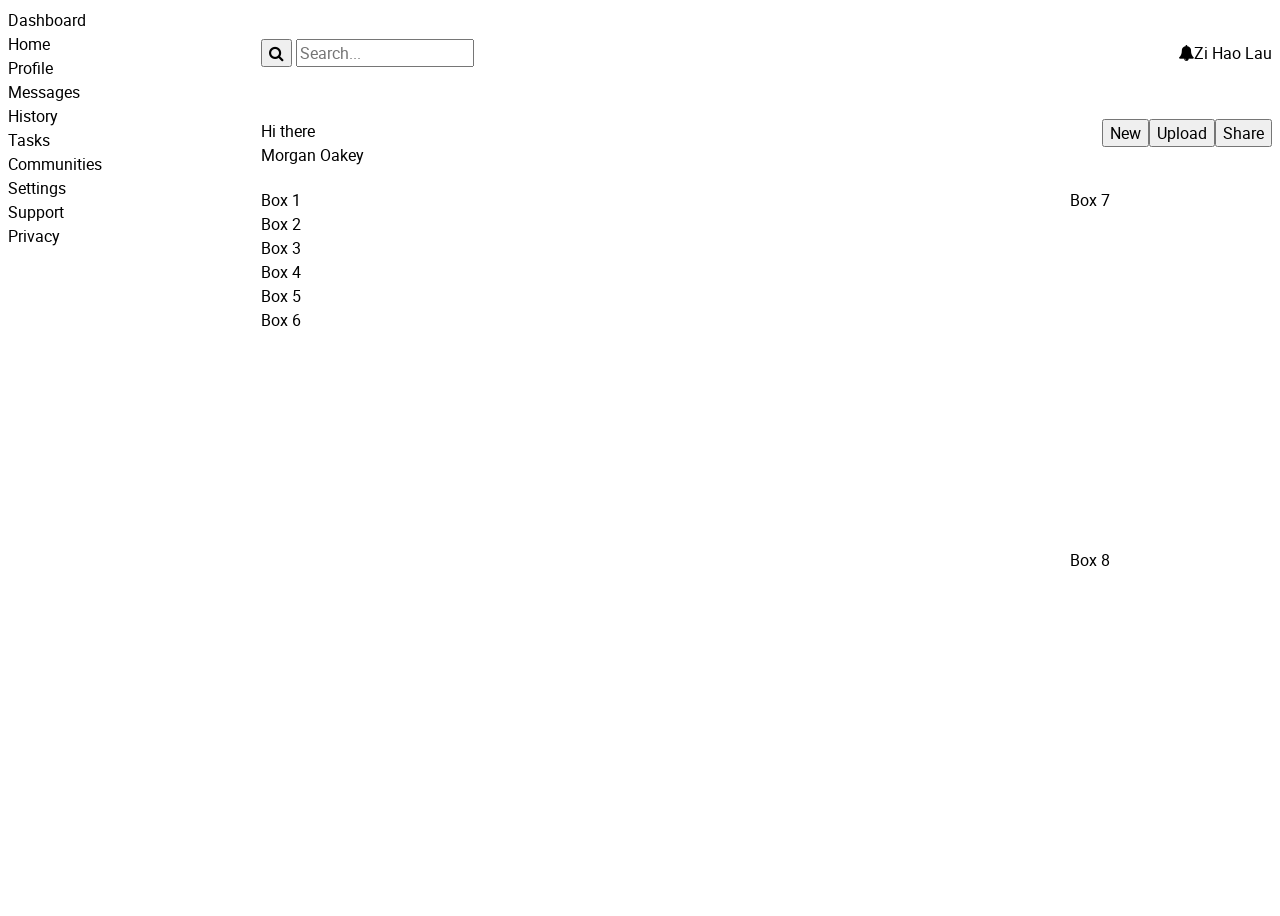
==== dashboard.html @ a3094faa "Added basic grid layout and dummy content" ====
<!DOCTYPE html>
<html lang="en">
<head>
    <meta charset="UTF-8">
    <meta name="viewport" content="width=device-width, initial-scale=1.0">
    <title>Dashboard</title>
    <link rel="stylesheet" href="styles.css">
    <link rel="stylesheet" 
        href="https://cdnjs.cloudflare.com/ajax/libs/font-awesome/4.7.0/css/font-awesome.min.css">
</head>
<body>
    <div class="container">
        <div class="sidebar">
            <div class="logo">
                <!--<img src="images/a7bdc469-cd70-4ea1-bb57-b59204ad8182-cover.png" alt="" class="logo">-->
                <h1 class="logo-text">Dashboard</h1>
            </div>
            <ul class ="sidebar-nav">
                <li>Home</li>
                <li>Profile</li>
                <li>Messages</li>
                <li>History</li>
                <li>Tasks</li>
                <li>Communities</li>
                <li></li>
                <li>Settings</li>
                <li>Support</li>
                <li>Privacy</li>
            </ul>
        </div>
        <div class="header">
            <div class="header-top">
                <form action="#">
                    <button type="submit">
                        <i class="fa fa-search"></i>
                    </button>
                    <input type="text" placeholder="Search...">
                </form>
                <ul class="profile">
                    <li><i class="fa fa-bell"></i></li>
                    <!--<li><a><img src="images/logo.png" class="avatar"alt=""></a></li>-->
                    <li>Zi Hao Lau</li>
                </ul>
            </div>
            <div class="header-bottom">
                <div class="header-left">
                   <img src="" alt="">
                   <div>
                       <h3>Hi there</h3>
                       <h1>Morgan Oakey</h1>
                   </div>
                </div>
                <div class="header-right">
                    <ul>
                        <li><button type="button">New</button></li>
                        <li><button type="button">Upload</button></li>
                        <li><button type="button">Share</button></li>
                    </ul>
                </div>
            </div>
        </div>
        <div class="content">
            <div class="projects">
                <div class="cards">Box 1</div>
                <div class="cards">Box 2</div>
                <div class="cards">Box 3</div>
                <div class="cards">Box 4</div>
                <div class="cards">Box 5</div>
                <div class="cards">Box 6</div>
            </div>
            <div class="Accouncements">Box 7</div>
            <div class="Trending">Box 8</div>
        </div>
    </div>
   
</body>
</html>
---- styles.css ----
@import "modern-normalize";

@font-face{
    font-family: Roboto;
    src: url(recources/roboto-regular-webfont.woff2);
}

:root {
  line-height: 1.5;
}

h1, h2, h3, h4, h5, figure, p, ol, ul {
    margin: 0;
    padding: 0;
}

ol[role="list"], ul[role="list"] {
    list-style: none;
    padding-inline: 0;
}

li{
    list-style: none;
}

h1, h2, h3, h4, h5 {
    font-size: inherit;
    font-weight: inherit;
}

img {
    display: block;
    max-inline-size: 100%;
}

button,
input,
select,
textarea {
    font-family: inherit;
    font-size: 100%;
}

a:hover, button:hover{
    cursor: pointer;
}


body{
    font-family: Roboto, sans-serif;
    min-height: 100vh;
    box-sizing: border-box;
}

.container{
    min-height: 100vh;
    display:grid;
    grid-template-columns: 1fr 4fr;
    grid-template-rows: 1fr 4fr;
}

.sidebar{
    grid-row:1/3;
}

.header{
    display:grid;
    grid-template-rows: 1fr 1fr;
}

.header-top, .header-bottom, .profile, .header-left, .header-right ul{
    display:flex;
    justify-content: space-between;
    align-self: center;
}

.content{
    display: grid;
    grid-template-columns: 4fr 1fr;
}

.projects{
    grid-row: 1/3;
}
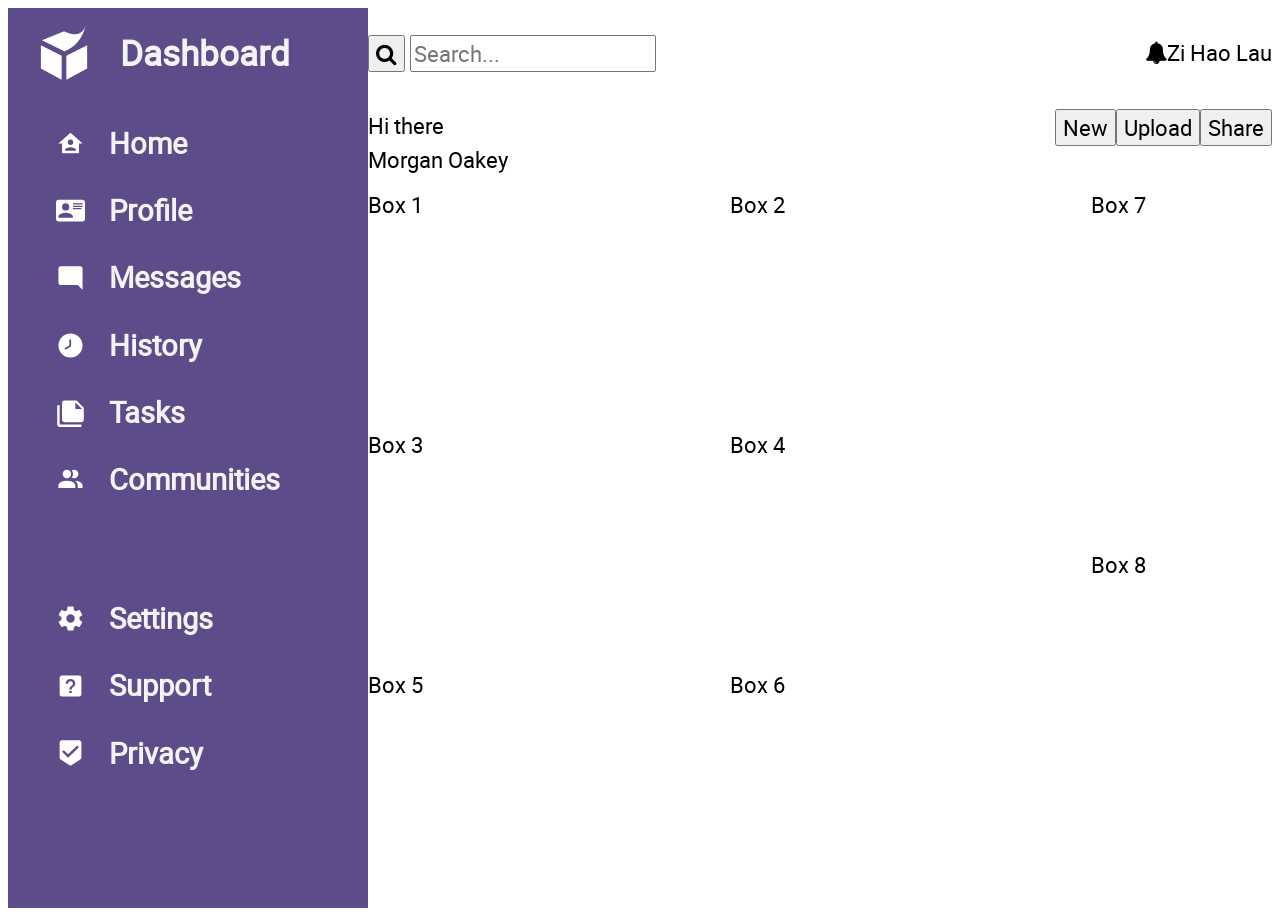
==== commit c7a28bf8: "Finished sidebar" ====
--- a/dashboard.html
+++ b/dashboard.html
@@ -12,20 +12,20 @@
     <div class="container">
         <div class="sidebar">
             <div class="logo">
-                <!--<img src="images/a7bdc469-cd70-4ea1-bb57-b59204ad8182-cover.png" alt="" class="logo">-->
-                <h1 class="logo-text">Dashboard</h1>
+                <img src="images/semantic-web.svg" alt="" class="logo">
+                <h1>Dashboard</h1>
             </div>
             <ul class ="sidebar-nav">
-                <li>Home</li>
-                <li>Profile</li>
-                <li>Messages</li>
-                <li>History</li>
-                <li>Tasks</li>
-                <li>Communities</li>
-                <li></li>
-                <li>Settings</li>
-                <li>Support</li>
-                <li>Privacy</li>
+                <li><img src="images/home-account.svg" alt="">Home</li>
+                <li><img src="images/card-account-details.svg" alt="">Profile</li>
+                <li><img src="images/message-reply.svg" alt="">Messages</li>
+                <li><img src="images/clock-time-eight.svg" alt="">History</li>
+                <li><img src="images/note-multiple.svg" alt="">Tasks</li>
+                <li><img src="images/account-multiple.svg" alt="">Communities</li>
+                <li></li> <li></li><li></li>
+                <li><img src="images/cog.svg" alt="">Settings</li>
+                <li><img src="images/help-box.svg" alt="">Support</li>
+                <li><img src="images/marker-check.svg" alt="">Privacy</li>
             </ul>
         </div>
         <div class="header">
--- a/styles.css
+++ b/styles.css
@@ -6,7 +6,24 @@
 }
 
 :root {
-  line-height: 1.5;
+    line-height: 1.5;
+    --color-main-bg: #5E4B8A;
+    --color-accent:  #D6C8E0;
+    --color-btn-links: #A77BCA;
+    --color-text-bg: #F3F3F3;
+
+    --fw-regular: 500;
+    --fw-bold: 600;
+    --fw-black: 700;
+
+    --font-size-small: 0.8rem;
+    --font-size-main: 1.4rem;
+    --font-size-large: 1.8rem;
+    --font-size-header: 2.2rem;
+  
+    --small-padding: 12px;
+    --medium-padding: 24px;
+    --large-padding: 32px
 }
 
 h1, h2, h3, h4, h5, figure, p, ol, ul {
@@ -45,27 +62,71 @@
     cursor: pointer;
 }
 
-
 body{
     font-family: Roboto, sans-serif;
-    min-height: 100vh;
+    font-size: var(--font-size-main);
+    height: 100vh;
     box-sizing: border-box;
 }
 
 .container{
-    min-height: 100vh;
+    height: 100%;
     display:grid;
-    grid-template-columns: 1fr 4fr;
+    grid-template-columns: clamp(280px, 30%, 360px) 4fr;
     grid-template-rows: 1fr 4fr;
 }
 
 .sidebar{
     grid-row:1/3;
+    display: grid;
+    grid-template-rows: repeat(2, 1fr) 8fr;
+    background-color: #5E4B8A;
+    color: #F3F3F3;
+    padding: 0px var(--medium-padding);
+}
+
+.logo, .sidebar-nav li {
+    display: flex;
+    gap: var(--medium-padding);
+}
+
+.logo > *{
+    align-self: center;
+}
+
+.logo h1{
+    font-size: var(--font-size-header);
+    font-weight: var(--fw-black);
+}
+
+.logo img, .sidebar-nav li img {
+    filter: invert(1);
+    align-self: center;    
+}
+
+.logo img{
+    width: auto;
+    height: 4rem;
+}
+
+.sidebar-nav{
+    grid-row:2/4;
+    font-weight: var(--fw-bold);
+    font-size: var(--font-size-large);
+    padding: var(--medium-padding);
+    display: flex;
+    flex-direction: column;
+    gap: var(--medium-padding);
+}
+
+.sidebar-nav li img {
+    width: var(--font-size-large);
+    height: var(--font-size-large);
 }
 
 .header{
-    display:grid;
-    grid-template-rows: 1fr 1fr;
+    display: grid;
+    grid-template-rows: repeat(2, 1fr);
 }
 
 .header-top, .header-bottom, .profile, .header-left, .header-right ul{
@@ -81,5 +142,8 @@
 
 .projects{
     grid-row: 1/3;
+    display: grid;
+    grid-template-columns: repeat(auto-fit, minmax(250px, 1fr));
+    
 }
 
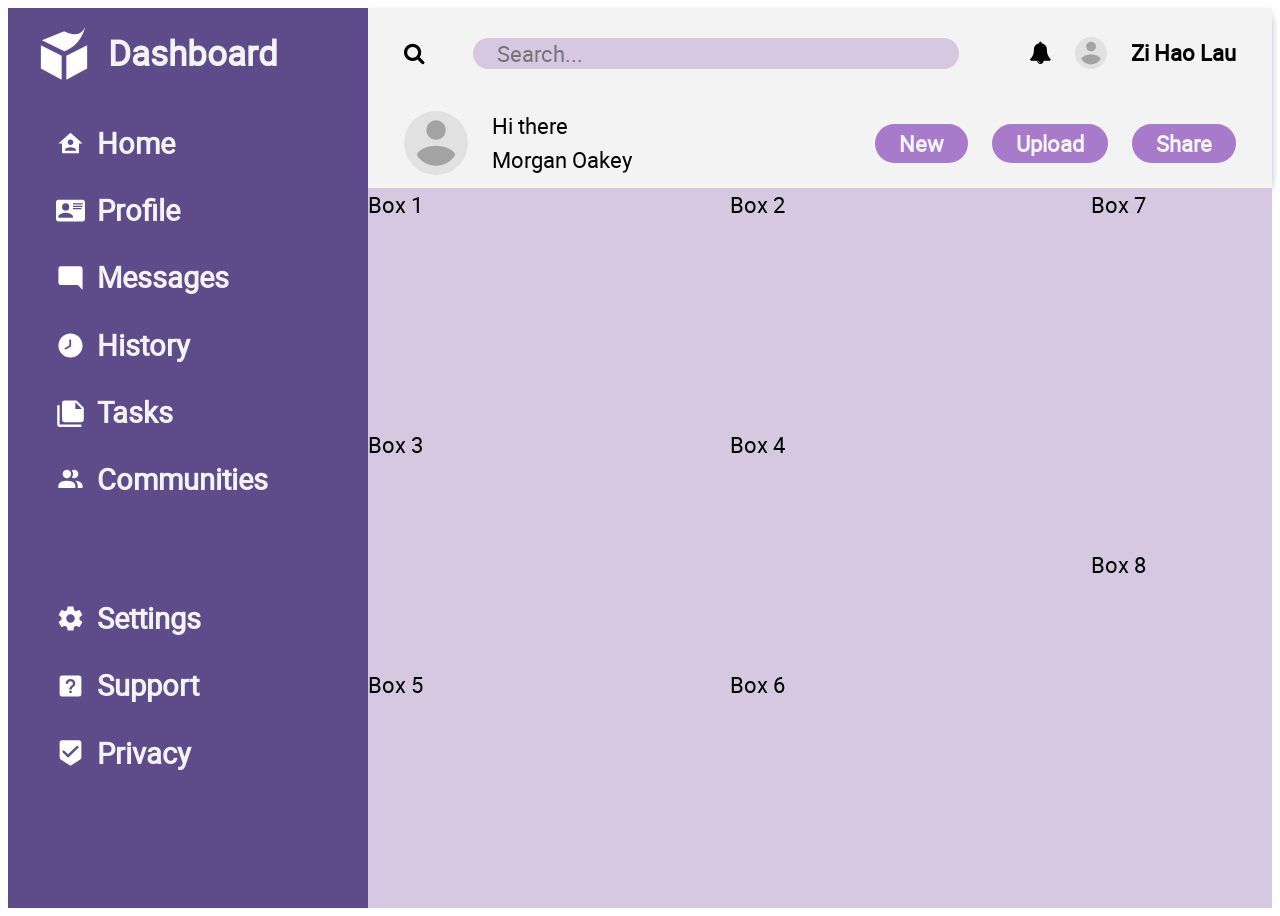
==== commit 7aeb3374: "Finished header" ====
--- a/dashboard.html
+++ b/dashboard.html
@@ -31,31 +31,27 @@
         <div class="header">
             <div class="header-top">
                 <form action="#">
-                    <button type="submit">
-                        <i class="fa fa-search"></i>
-                    </button>
+                    <i class="fa fa-search"></i>
                     <input type="text" placeholder="Search...">
                 </form>
                 <ul class="profile">
                     <li><i class="fa fa-bell"></i></li>
-                    <!--<li><a><img src="images/logo.png" class="avatar"alt=""></a></li>-->
-                    <li>Zi Hao Lau</li>
+                    <li><a><img src="images/Profile_avatar_placeholder_large.png" class="avatar"alt=""></a></li>
+                    <li><strong>Zi Hao Lau</strong></li>
                 </ul>
             </div>
             <div class="header-bottom">
                 <div class="header-left">
-                   <img src="" alt="">
+                   <img src="images/Profile_avatar_placeholder_large.png" alt="">
                    <div>
                        <h3>Hi there</h3>
                        <h1>Morgan Oakey</h1>
                    </div>
                 </div>
                 <div class="header-right">
-                    <ul>
-                        <li><button type="button">New</button></li>
-                        <li><button type="button">Upload</button></li>
-                        <li><button type="button">Share</button></li>
-                    </ul>
+                    <button type="button">New</button>
+                    <button type="button">Upload</button>
+                    <button type="button">Share</button> 
                 </div>
             </div>
         </div>
--- a/styles.css
+++ b/styles.css
@@ -23,7 +23,7 @@
   
     --small-padding: 12px;
     --medium-padding: 24px;
-    --large-padding: 32px
+    --large-padding: 36px
 }
 
 h1, h2, h3, h4, h5, figure, p, ol, ul {
@@ -65,6 +65,7 @@
 body{
     font-family: Roboto, sans-serif;
     font-size: var(--font-size-main);
+    font-weight: var(--fw-regular);
     height: 100vh;
     box-sizing: border-box;
 }
@@ -72,7 +73,7 @@
 .container{
     height: 100%;
     display:grid;
-    grid-template-columns: clamp(280px, 30%, 360px) 4fr;
+    grid-template-columns: clamp(320px, 30%, 360px) 4fr;
     grid-template-rows: 1fr 4fr;
 }
 
@@ -85,9 +86,14 @@
     padding: 0px var(--medium-padding);
 }
 
+.sidebar.shrink {
+    width: 0; /* Set width to 0 to hide it */
+    overflow: hidden; /* Prevents content overflow */
+  }
+
 .logo, .sidebar-nav li {
     display: flex;
-    gap: var(--medium-padding);
+    gap: var(--small-padding);
 }
 
 .logo > *{
@@ -127,23 +133,78 @@
 .header{
     display: grid;
     grid-template-rows: repeat(2, 1fr);
-}
-
-.header-top, .header-bottom, .profile, .header-left, .header-right ul{
+    background-color: var(--color-text-bg);
+    box-shadow: 0 4px 10px -4px var(--color-main-bg);
+    padding: 0px var(--large-padding);
+}
+
+.header-top, .header-bottom{
+    align-items: center;
+    display: grid;
+}
+
+.header-top{
+    grid-template-columns: 2fr 1fr;
+}
+
+.header-top form input{
+    border: none;
+    border-radius: var(--medium-padding);
+    background-color: #D6C8E0;
+    margin-left: var(--medium-padding);
+    padding: 0px var(--medium-padding);
+    flex: 1; 
+}
+
+.header-bottom{
+    grid-template-columns: repeat(2, 1fr);
+}
+
+
+form, .header-left{
     display:flex;
-    justify-content: space-between;
-    align-self: center;
+    justify-content: flex-start;
+    gap: var(--medium-padding);
+    align-items: center;
+}
+
+.profile, .header-right{
+    display:flex;
+    justify-content: flex-end;
+    gap: var(--medium-padding);
+    align-items: center;
+}
+
+.header-left img{
+    width: auto;
+    height: 4rem;
+    border-radius: 50%;
+}
+
+.header-right button{
+    border: none;
+    border-radius: var(--medium-padding);
+    padding: 4px var(--medium-padding);
+    background-color: var(--color-btn-links);
+    font-weight: var(--fw-bold);
+    color: #F3F3F3;
+}
+
+.profile img{
+    width: auto;
+    height: 2rem;
+    border-radius: 50%;
 }
 
 .content{
     display: grid;
     grid-template-columns: 4fr 1fr;
+    background-color: var(--color-accent);
 }
 
 .projects{
     grid-row: 1/3;
     display: grid;
     grid-template-columns: repeat(auto-fit, minmax(250px, 1fr));
-    
-}
-
+}
+
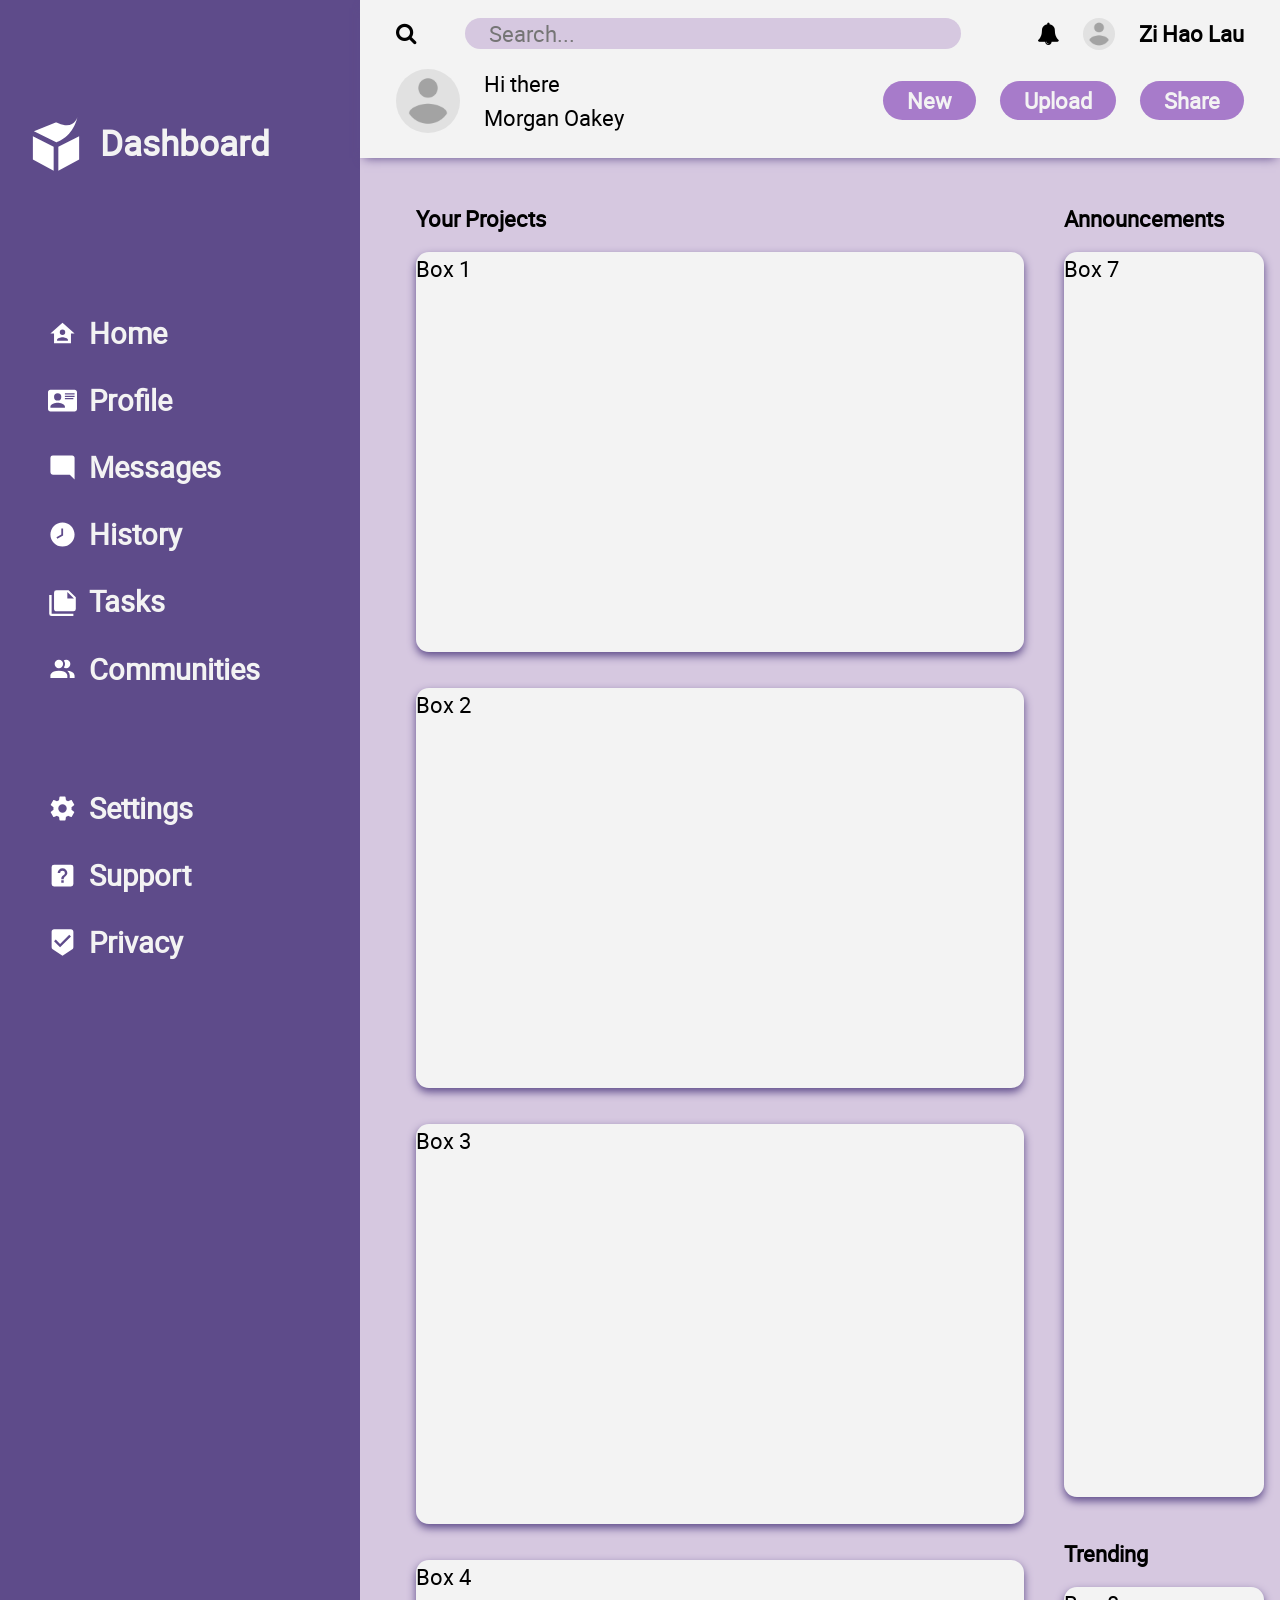
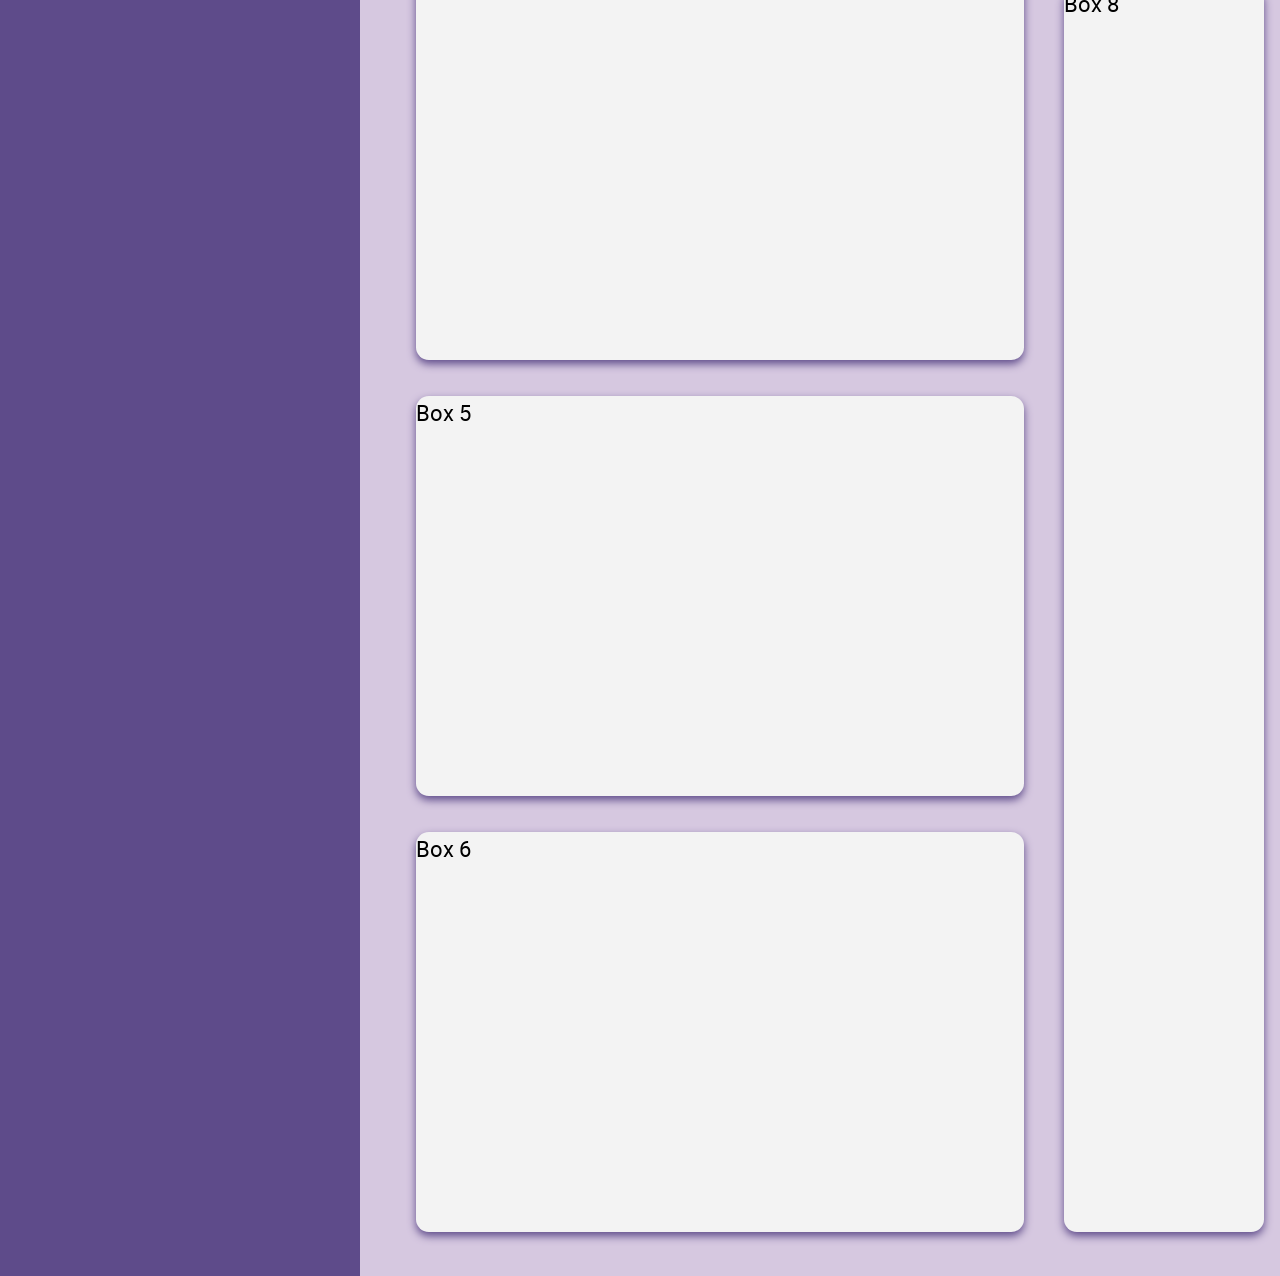
==== commit 0d17ed74: "Finished most design" ====
--- a/dashboard.html
+++ b/dashboard.html
@@ -57,15 +57,26 @@
         </div>
         <div class="content">
             <div class="projects">
-                <div class="cards">Box 1</div>
-                <div class="cards">Box 2</div>
-                <div class="cards">Box 3</div>
-                <div class="cards">Box 4</div>
-                <div class="cards">Box 5</div>
-                <div class="cards">Box 6</div>
+                <h1 class= title>Your Projects</h1>
+                <div class="project-content">
+                    <div class="cards">Box 1</div>
+                    <div class="cards">Box 2</div>
+                    <div class="cards">Box 3</div>
+                    <div class="cards">Box 4</div>
+                    <div class="cards">Box 5</div>
+                    <div class="cards">Box 6</div>
+                </div>
             </div>
-            <div class="Accouncements">Box 7</div>
-            <div class="Trending">Box 8</div>
+            <div class="lol"> 
+                <div class="Accouncements">
+                    <h1 class="title">Announcements</h1>
+                    <div class="cards">Box 7</div>
+                </div>
+                <div class="Trending">
+                    <h1 class="title">Trending</h1>
+                    <div class="cards">Box 8</div>
+                </div> 
+            </div>
         </div>
     </div>
    
--- a/styles.css
+++ b/styles.css
@@ -63,11 +63,13 @@
 }
 
 body{
+    margin: 0;
+    padding: 0;
+    box-sizing: border-box;
     font-family: Roboto, sans-serif;
     font-size: var(--font-size-main);
     font-weight: var(--fw-regular);
     height: 100vh;
-    box-sizing: border-box;
 }
 
 .container{
@@ -135,7 +137,8 @@
     grid-template-rows: repeat(2, 1fr);
     background-color: var(--color-text-bg);
     box-shadow: 0 4px 10px -4px var(--color-main-bg);
-    padding: 0px var(--large-padding);
+    padding: 0px var(--large-padding) var(--medium-padding);
+    z-index: 10;
 }
 
 .header-top, .header-bottom{
@@ -194,17 +197,53 @@
     width: auto;
     height: 2rem;
     border-radius: 50%;
+    
 }
 
 .content{
     display: grid;
     grid-template-columns: 4fr 1fr;
+    gap: var(--largepadding);
     background-color: var(--color-accent);
-}
-
-.projects{
+    padding: var(--medium-padding) var(--large-padding);
+    z-index: 5;
+}
+
+.content .title{
+    font-weight: var(--fw-bold);
+}
+
+.projects, .Accouncements, .Trending{
+    display: grid;
+    grid-template-rows:  50px 1fr;
+    margin: 20px;
+}
+
+.projects,.lol{
     grid-row: 1/3;
-    display: grid;
-    grid-template-columns: repeat(auto-fit, minmax(250px, 1fr));
-}
-
+}
+
+.project-content{
+    display: grid;
+    gap: var(--large-padding);
+    grid-template-columns: repeat(auto-fit, minmax(400px, 1fr));
+}
+
+.project-content .cards{
+    background-color: #F3F3F3;
+    border-radius: var(--font-size-small);
+    box-shadow: 0 4px 8px var(--color-main-bg);
+    height: 400px;
+}
+
+.lol{
+    display: grid;
+    grid-template-rows: repeat(2, 1fr);
+}
+
+.lol .cards{
+    background-color: #F3F3F3;
+    border-radius: var(--font-size-small);
+    box-shadow: 0 4px 8px var(--color-main-bg);
+    width: max(200px, 100%)
+}
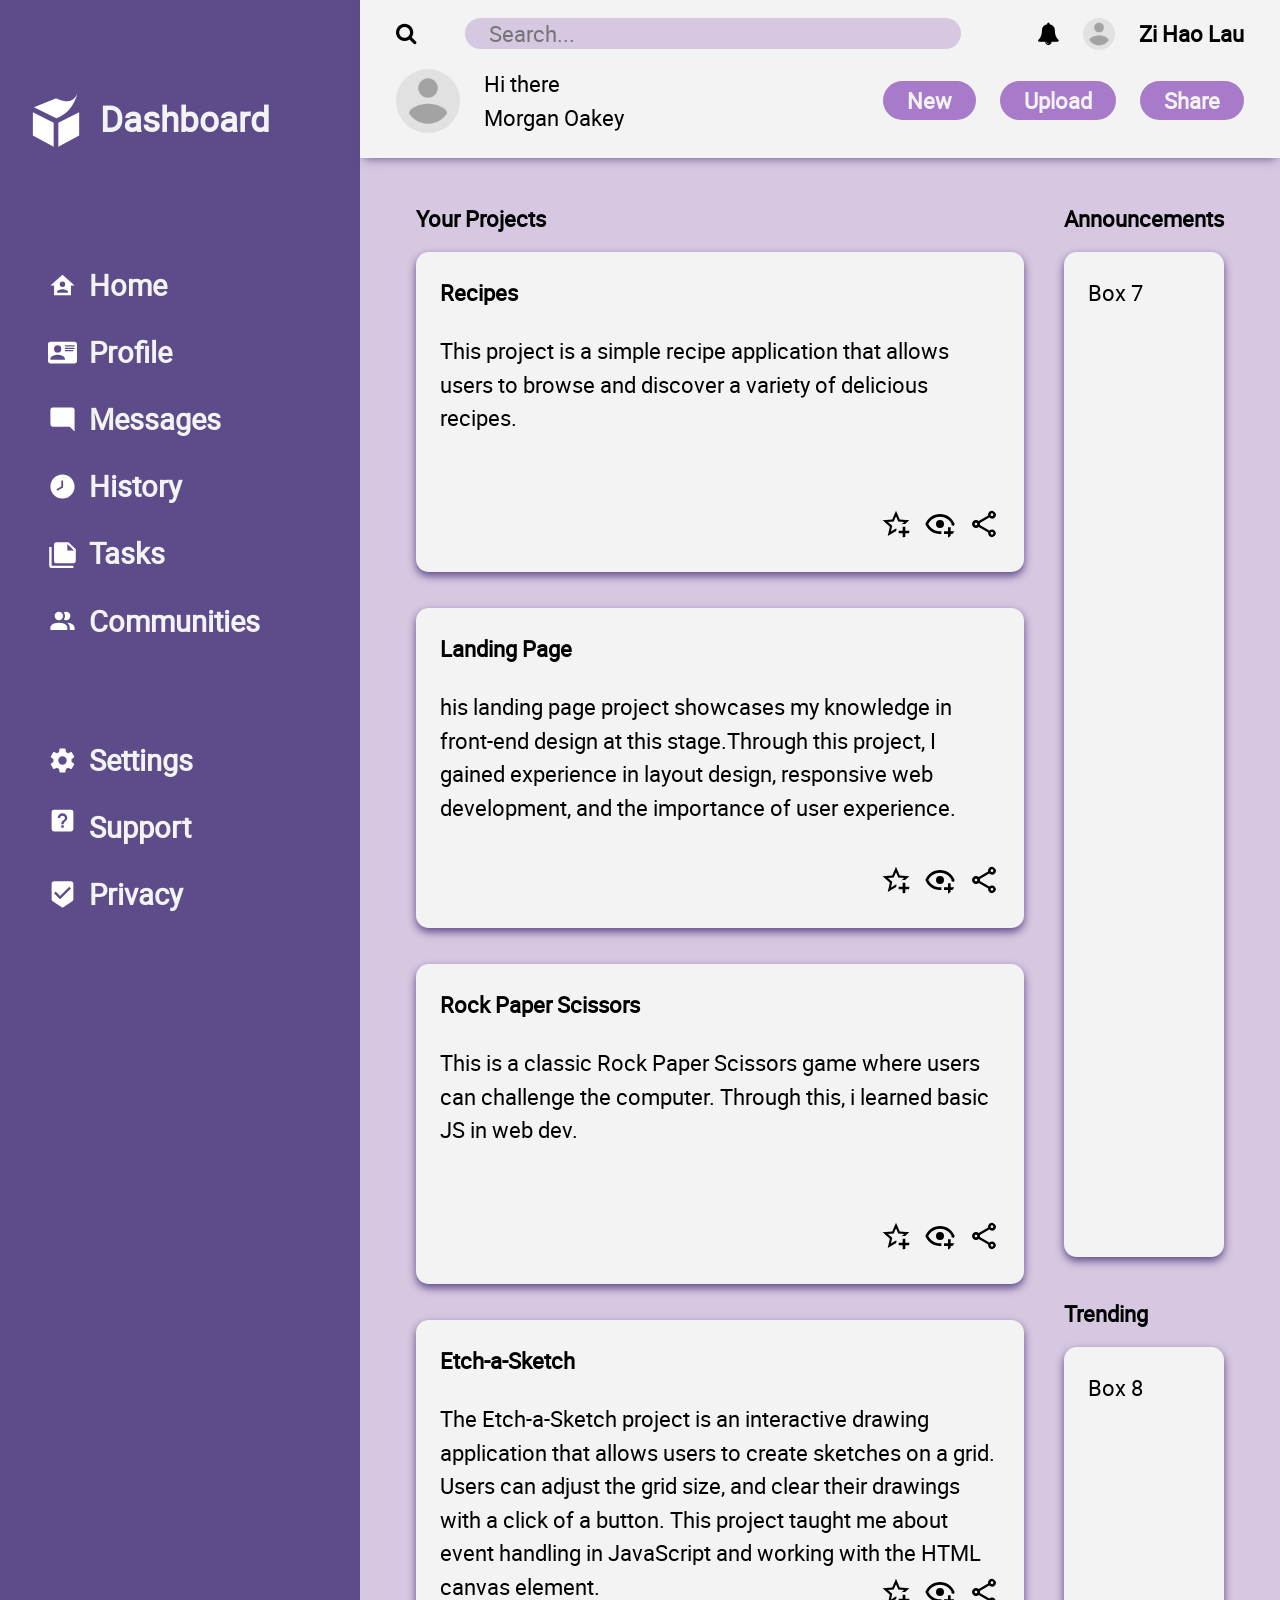
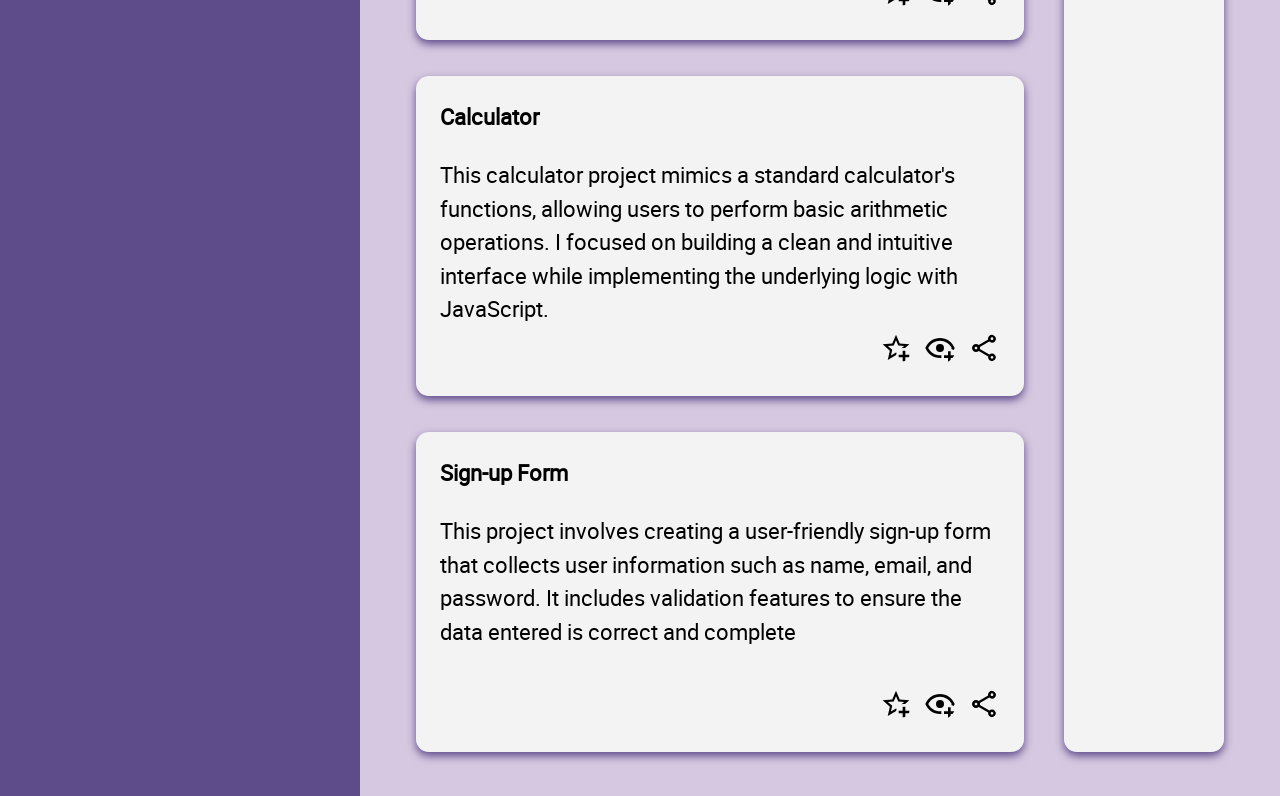
==== commit 0a543bfb: "Minor Edits" ====
--- a/dashboard.html
+++ b/dashboard.html
@@ -16,16 +16,16 @@
                 <h1>Dashboard</h1>
             </div>
             <ul class ="sidebar-nav">
-                <li><img src="images/home-account.svg" alt="">Home</li>
-                <li><img src="images/card-account-details.svg" alt="">Profile</li>
-                <li><img src="images/message-reply.svg" alt="">Messages</li>
-                <li><img src="images/clock-time-eight.svg" alt="">History</li>
-                <li><img src="images/note-multiple.svg" alt="">Tasks</li>
-                <li><img src="images/account-multiple.svg" alt="">Communities</li>
+                <li><img src="images/home-account.svg" alt=""><a>Home</a></li>
+                <li><img src="images/card-account-details.svg" alt=""><a>Profile</a></li>
+                <li><img src="images/message-reply.svg" alt=""><a>Messages</a></li>
+                <li><img src="images/clock-time-eight.svg" alt=""><a>History</a></li>
+                <li><img src="images/note-multiple.svg" alt=""><a>Tasks</a></li>
+                <li><img src="images/account-multiple.svg" alt=""><a>Communities</a></li>
                 <li></li> <li></li><li></li>
-                <li><img src="images/cog.svg" alt="">Settings</li>
-                <li><img src="images/help-box.svg" alt="">Support</li>
-                <li><img src="images/marker-check.svg" alt="">Privacy</li>
+                <li><img src="images/cog.svg" alt=""><a>Settings</a</li>
+                <li><img src="images/help-box.svg" alt=""><a>Support</a></li>
+                <li><img src="images/marker-check.svg" alt=""><a>Privacy</a></li>
             </ul>
         </div>
         <div class="header">
@@ -59,17 +59,77 @@
             <div class="projects">
                 <h1 class= title>Your Projects</h1>
                 <div class="project-content">
-                    <div class="cards">Box 1</div>
-                    <div class="cards">Box 2</div>
-                    <div class="cards">Box 3</div>
-                    <div class="cards">Box 4</div>
-                    <div class="cards">Box 5</div>
-                    <div class="cards">Box 6</div>
+                    <div class="cards">
+                        <h2>Recipes</h2>
+                        <p>This project is a simple recipe application that allows 
+                            users to browse and discover a variety of delicious recipes.
+                        </p>
+                        <div class="card-icons">
+                            <img src="images/star-plus-outline.svg" alt="">
+                            <img src="images/eye-plus-outline.svg" alt="">
+                            <img src="images/share-variant-outline.svg" alt="">
+                        </div>
+                    </div>
+                    <div class="cards">
+                        <h2>Landing Page</h2>
+                        <p>his landing page project showcases my knowledge in front-end
+                            design at this stage.Through this project, I gained experience in layout design, 
+                            responsive web development, and the importance of user experience.
+                        </p>
+                        <div class="card-icons">
+                            <img src="images/star-plus-outline.svg" alt="">
+                            <img src="images/eye-plus-outline.svg" alt="">
+                            <img src="images/share-variant-outline.svg" alt="">
+                        </div>
+                    </div>
+                    <div class="cards">
+                        <h2>Rock Paper Scissors</h2>
+                        <p>This is a classic Rock Paper Scissors game where users can challenge the computer.
+                            Through this, i learned basic JS in web dev.
+                        </p>
+                        <div class="card-icons">
+                            <img src="images/star-plus-outline.svg" alt="">
+                            <img src="images/eye-plus-outline.svg" alt="">
+                            <img src="images/share-variant-outline.svg" alt="">
+                        </div>
+                    </div>
+                    <div class="cards">
+                        <h2>Etch-a-Sketch</h2>
+                        <p>The Etch-a-Sketch project is an interactive drawing application that allows users 
+                            to create sketches on a grid. Users can adjust the grid size, and clear their drawings with a click of a button. This project taught me 
+                            about event handling in JavaScript and working with the HTML canvas element.</p> 
+                        <div class="card-icons">
+                            <img src="images/star-plus-outline.svg" alt="">
+                            <img src="images/eye-plus-outline.svg" alt="">
+                            <img src="images/share-variant-outline.svg" alt="">
+                        </div>
+                    </div>
+                    <div class="cards">
+                        <h2>Calculator</h2>
+                        <p>This calculator project mimics a standard calculator's functions, allowing users to 
+                            perform basic arithmetic operations. I focused on building a clean and 
+                            intuitive interface while implementing the underlying logic with JavaScript.</p>
+                        <div class="card-icons">
+                            <img src="images/star-plus-outline.svg" alt="">
+                            <img src="images/eye-plus-outline.svg" alt="">
+                            <img src="images/share-variant-outline.svg" alt="">
+                        </div>
+                    </div>
+                    <div class="cards">
+                        <h2>Sign-up Form</h2>
+                        <p>This project involves creating a user-friendly sign-up form that collects user information such as name, email, and password. It includes validation 
+                            features to ensure the data entered is correct and complete</p>
+                        <div class="card-icons">
+                            <img src="images/star-plus-outline.svg" alt="">
+                            <img src="images/eye-plus-outline.svg" alt="">
+                            <img src="images/share-variant-outline.svg" alt="">
+                        </div>
+                    </div>
                 </div>
             </div>
             <div class="lol"> 
                 <div class="Accouncements">
-                    <h1 class="title">Announcements</h1>
+                    <h2 class="title">Announcements</h2>
                     <div class="cards">Box 7</div>
                 </div>
                 <div class="Trending">
--- a/styles.css
+++ b/styles.css
@@ -58,7 +58,7 @@
     font-size: 100%;
 }
 
-a:hover, button:hover{
+a:hover, button:hover, img{
     cursor: pointer;
 }
 
@@ -193,11 +193,10 @@
     color: #F3F3F3;
 }
 
-.profile img{
+.profile img, .card-icons img{
     width: auto;
     height: 2rem;
     border-radius: 50%;
-    
 }
 
 .content{
@@ -209,8 +208,17 @@
     z-index: 5;
 }
 
-.content .title{
+.content .title, .project-content .cards h2{
     font-weight: var(--fw-bold);
+}
+
+.projects, .lol{
+    grid-row: 1/3;
+}
+
+.lol{
+    display: grid;
+    grid-template-rows: repeat(2, 1fr);
 }
 
 .projects, .Accouncements, .Trending{
@@ -219,31 +227,31 @@
     margin: 20px;
 }
 
-.projects,.lol{
-    grid-row: 1/3;
-}
-
 .project-content{
     display: grid;
     gap: var(--large-padding);
     grid-template-columns: repeat(auto-fit, minmax(400px, 1fr));
-}
-
-.project-content .cards{
+    grid-template-rows: repeat(auto-fit, minmax(320px, 1fr));
+    grid-auto-rows: minmax(320px, 1fr);
+}
+
+.project-content .cards, .Accouncements .cards, .Trending .cards{
+    display:flex;
+    flex-direction: column;
+    gap: var(--medium-padding);
     background-color: #F3F3F3;
     border-radius: var(--font-size-small);
     box-shadow: 0 4px 8px var(--color-main-bg);
-    height: 400px;
-}
-
-.lol{
-    display: grid;
-    grid-template-rows: repeat(2, 1fr);
-}
-
-.lol .cards{
-    background-color: #F3F3F3;
-    border-radius: var(--font-size-small);
-    box-shadow: 0 4px 8px var(--color-main-bg);
-    width: max(200px, 100%)
-}
+    padding: var(--medium-padding);
+    position:relative;
+}
+
+.card-icons {
+    display: flex;
+    gap:var(--small-padding);
+    position:absolute;
+    bottom: 10%;
+    right: var(--medium-padding);
+}
+
+
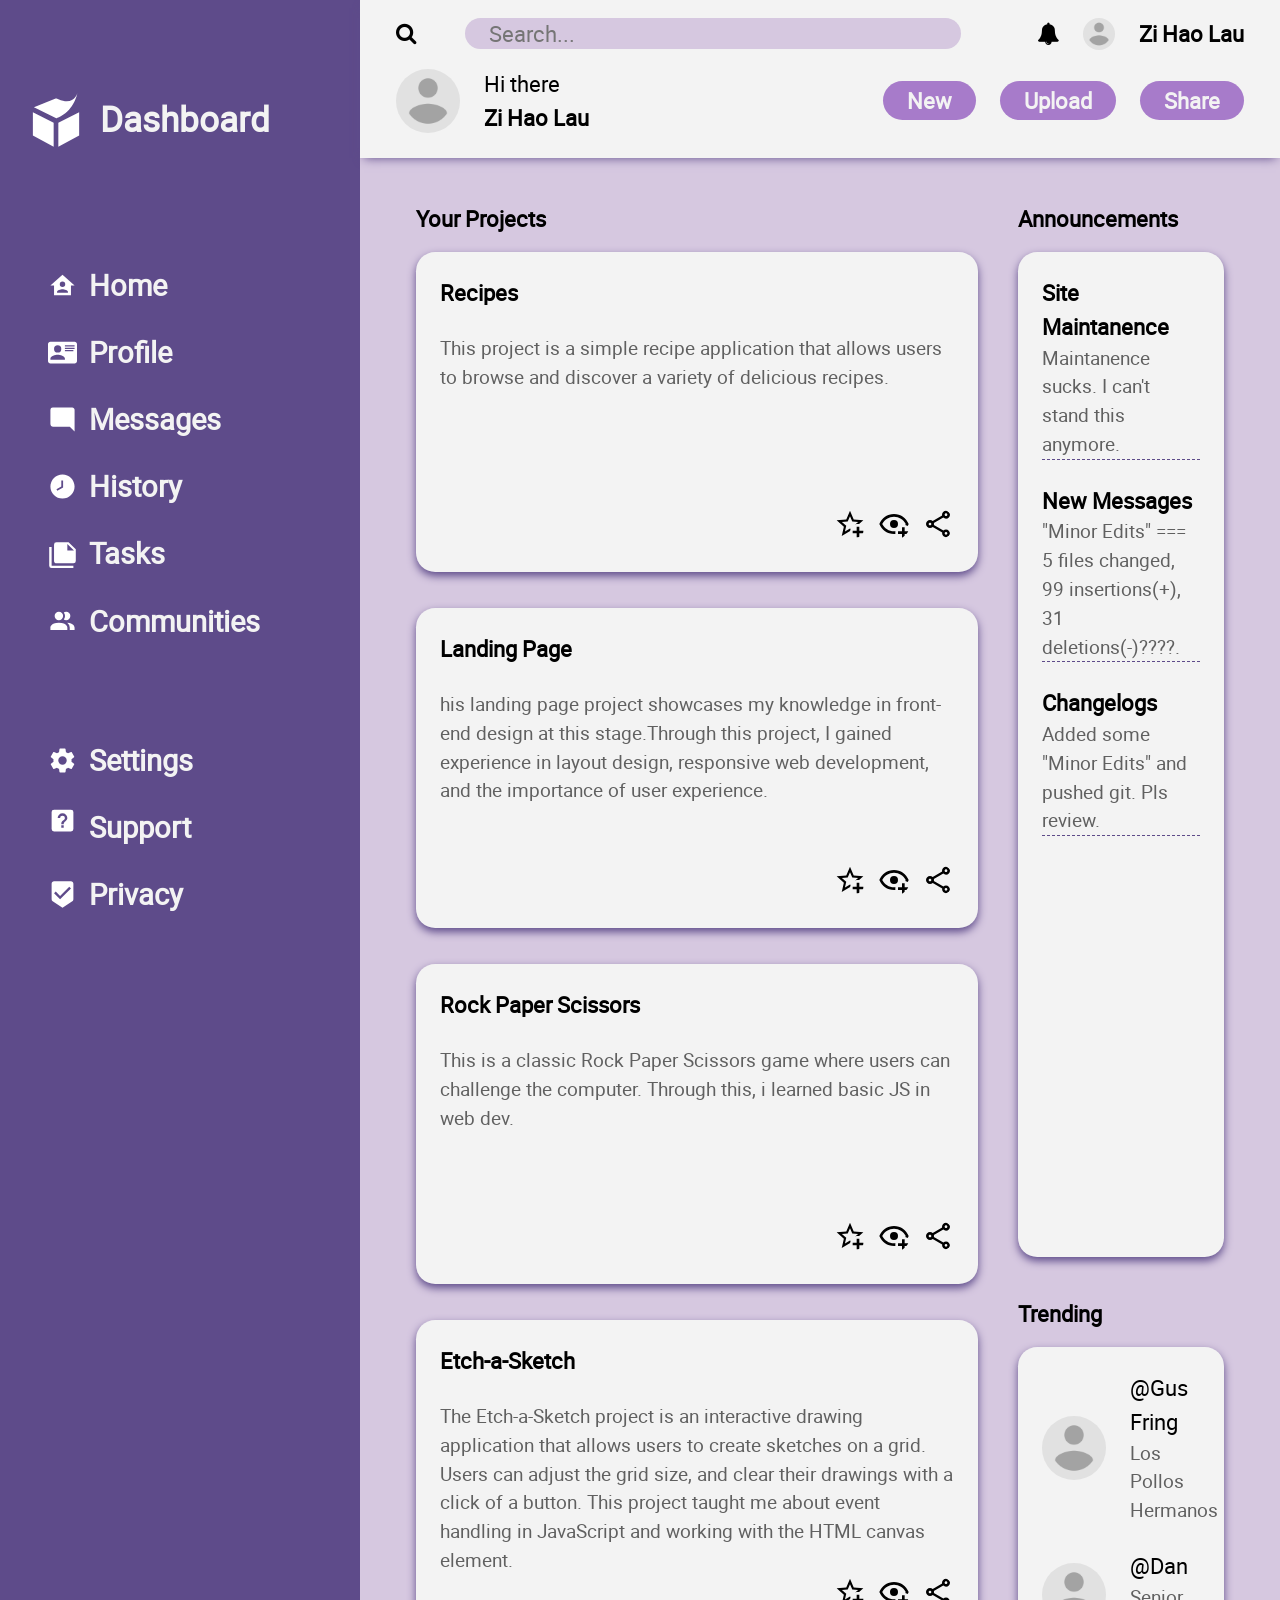
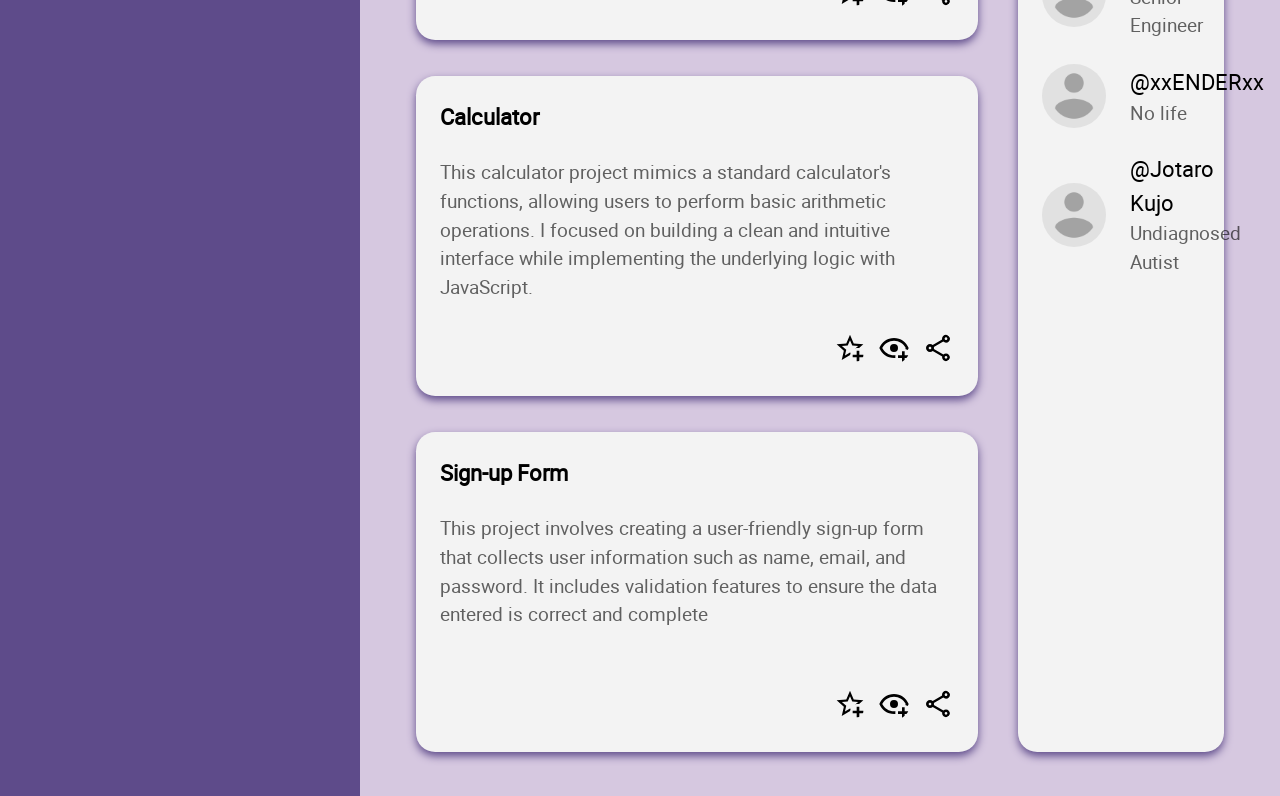
==== commit 5ccb2a3c: "Finished basic dashbord. Now adding addtional QOL features" ====
--- a/dashboard.html
+++ b/dashboard.html
@@ -45,7 +45,7 @@
                    <img src="images/Profile_avatar_placeholder_large.png" alt="">
                    <div>
                        <h3>Hi there</h3>
-                       <h1>Morgan Oakey</h1>
+                       <h2>Zi Hao Lau</h2>
                    </div>
                 </div>
                 <div class="header-right">
@@ -57,7 +57,7 @@
         </div>
         <div class="content">
             <div class="projects">
-                <h1 class= title>Your Projects</h1>
+                <h2 class= title>Your Projects</h2>
                 <div class="project-content">
                     <div class="cards">
                         <h2>Recipes</h2>
@@ -130,11 +130,53 @@
             <div class="lol"> 
                 <div class="Accouncements">
                     <h2 class="title">Announcements</h2>
-                    <div class="cards">Box 7</div>
+                    <div class="cards">
+                        <div> 
+                            <h2>Site Maintanence</h2>
+                            <p>Maintanence sucks. I can't stand this anymore.</p>
+                        </div>
+                        <div> 
+                            <h2>New Messages</h2>
+                            <p>"Minor Edits" === 5 files changed, 99 insertions(+), 31 deletions(-)????.</p>
+                        </div>
+                        <div> 
+                            <h2>Changelogs</h2>
+                            <p>Added some "Minor Edits" and pushed git. Pls review.</p>
+                        </div>
+                    </div>
                 </div>
                 <div class="Trending">
-                    <h1 class="title">Trending</h1>
-                    <div class="cards">Box 8</div>
+                    <h2 class="title">Trending</h2>
+                    <div class ="cards">
+                        <div>
+                            <img src="images/Profile_avatar_placeholder_large.png" alt="icon">
+                            <div>
+                                <h3>@Gus Fring</h3>
+                                <p>Los Pollos Hermanos</p>
+                            </div>
+                        </div>
+                        <div>
+                            <img src="images/Profile_avatar_placeholder_large.png" alt="icon">
+                            <div>
+                                <h3>@Dan</h3>
+                                <p>Senior Engineer</p>
+                            </div>
+                        </div>
+                        <div>
+                            <img src="images/Profile_avatar_placeholder_large.png" alt="icon">
+                            <div>
+                                <h3>@xxENDERxx</h3>
+                                <p>No life</p>
+                            </div>
+                        </div>
+                        <div>
+                            <img src="images/Profile_avatar_placeholder_large.png" alt="icon">
+                            <div>
+                                <h3>@Jotaro Kujo</h3>
+                                <p>Undiagnosed Autist</p>
+                            </div>
+                        </div>
+                    </div>
                 </div> 
             </div>
         </div>
--- a/styles.css
+++ b/styles.css
@@ -12,11 +12,12 @@
     --color-btn-links: #A77BCA;
     --color-text-bg: #F3F3F3;
 
+    --fw-thin: 100;
     --fw-regular: 500;
     --fw-bold: 600;
     --fw-black: 700;
 
-    --font-size-small: 0.8rem;
+    --font-size-small: 1.2rem;
     --font-size-main: 1.4rem;
     --font-size-large: 1.8rem;
     --font-size-header: 2.2rem;
@@ -31,6 +32,13 @@
     padding: 0;
 }
 
+p{
+    font-size: var(--font-size-small);
+    font-weight: var(--fw-thin);
+    opacity: 0.6;
+}
+
+
 ol[role="list"], ul[role="list"] {
     list-style: none;
     padding-inline: 0;
@@ -43,6 +51,25 @@
 h1, h2, h3, h4, h5 {
     font-size: inherit;
     font-weight: inherit;
+}
+
+h1{
+    font-size: var(--font-size-header);
+    font-weight: var(--fw-black);
+}
+
+h2{
+    font-size: var(--font-size-main);
+    font-weight: var(--fw-bold);
+}
+
+h3{
+    font-size: var(--font-size-main);
+    font-weight: var(--fw-regular);
+}
+
+p{
+    font-weight: var(--fw-thin);
 }
 
 img {
@@ -178,9 +205,15 @@
     align-items: center;
 }
 
-.header-left img{
+.header-left img, .Trending img{
     width: auto;
     height: 4rem;
+    border-radius: 50%;
+}
+
+.profile img, .card-icons img{
+    width: auto;
+    height: 2rem;
     border-radius: 50%;
 }
 
@@ -193,11 +226,6 @@
     color: #F3F3F3;
 }
 
-.profile img, .card-icons img{
-    width: auto;
-    height: 2rem;
-    border-radius: 50%;
-}
 
 .content{
     display: grid;
@@ -208,9 +236,6 @@
     z-index: 5;
 }
 
-.content .title, .project-content .cards h2{
-    font-weight: var(--fw-bold);
-}
 
 .projects, .lol{
     grid-row: 1/3;
@@ -254,4 +279,13 @@
     right: var(--medium-padding);
 }
 
-
+.Accouncements .cards > div{
+    border-bottom: 1px dashed #5E4B8A;
+}
+
+.Trending .cards > div{
+    display: flex;
+    gap: var(--medium-padding);
+    align-items: center;
+}
+
